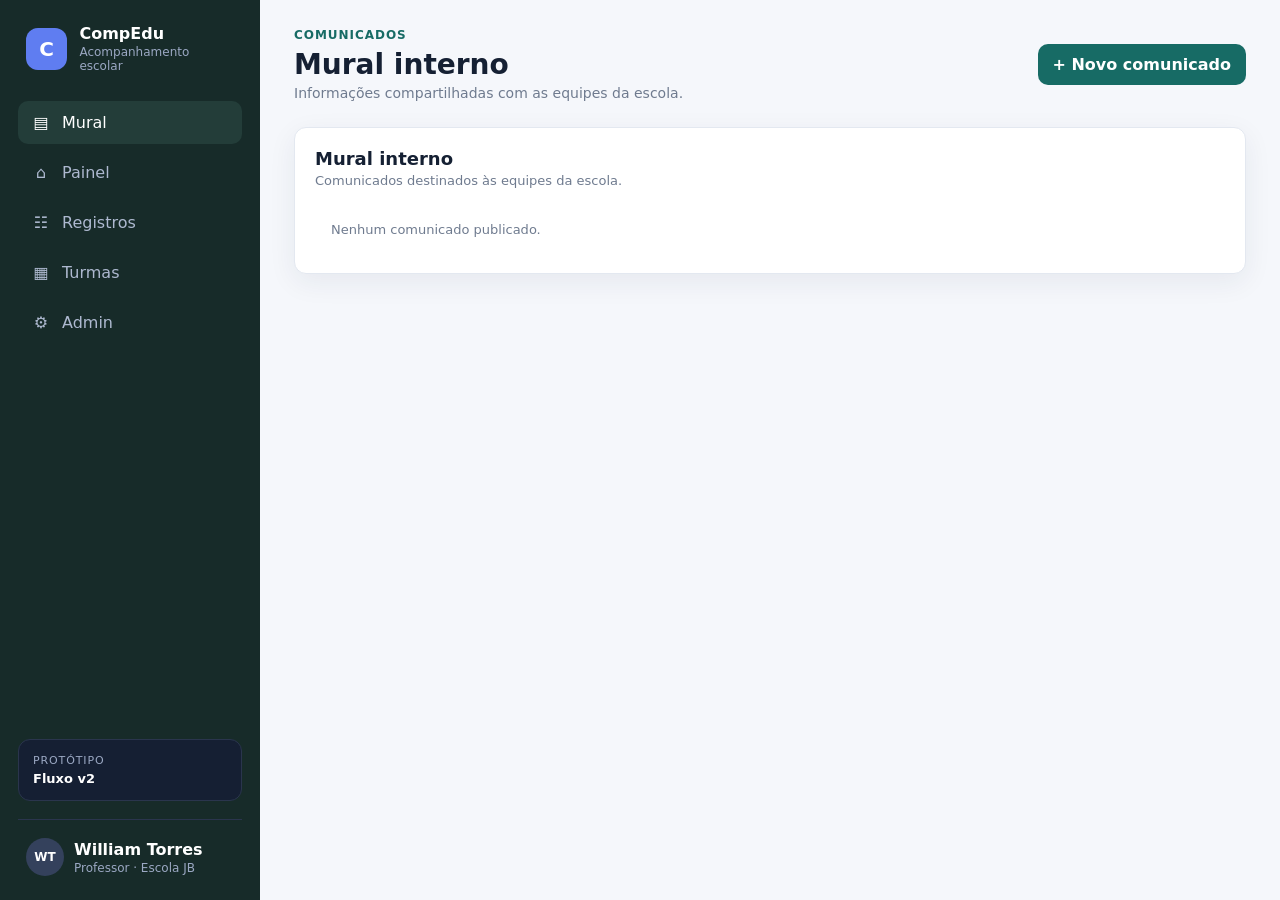
==== frontend/index.html @ fcde5654 "F0: reorganiza projeto (frontend/, docs/mockups), corrige carga do frontend, endurece configuracao e" ====
<!DOCTYPE html>
<html lang="pt-BR">
<head>
  <meta charset="UTF-8">
  <meta name="viewport" content="width=device-width, initial-scale=1.0">
  <title>CompEdu — Acompanhamento Pedagógico</title>
  <link rel="stylesheet" href="style.css">
</head>
<body>
  <div class="app">
    <aside class="sidebar">
      <div class="brand">
        <div class="brand-mark">C</div>
        <div>
          <strong>CompEdu</strong>
          <span>Acompanhamento escolar</span>
        </div>
      </div>

      <nav>
        <button class="nav-item active" data-view="comunicados">
          <span class="nav-icon">▤</span><span>Mural</span>
        </button>
        <button class="nav-item" data-view="inicio">
          <span class="nav-icon">⌂</span><span>Painel</span>
        </button>
        <button class="nav-item" data-view="registros">
          <span class="nav-icon">☷</span><span>Registros</span>
        </button>
        <button class="nav-item" data-view="turmas">
          <span class="nav-icon">▦</span><span>Turmas</span>
        </button>
      
        <button class="nav-item" data-view="administracao">
          <span class="nav-icon">⚙</span><span>Admin</span>
        </button>
      </nav>

      <div class="sidebar-note">
        <span>Protótipo</span>
        <strong>Fluxo v2</strong>
      </div>

      <div class="user">
        <div class="avatar">WT</div>
        <div>
          <strong>William Torres</strong>
          <span>Professor · Escola JB</span>
        </div>
      </div>
    </aside>

    <main class="content">
      <header class="topbar">
        <div>
          <div class="breadcrumb" id="breadcrumb">Comunicados</div>
          <h1 id="page-title">Mural interno</h1>
          <p id="page-description">Informações compartilhadas com as equipes da escola.</p>
        </div>
        <div class="topbar-actions">
          <button class="btn primary" id="new-announcement">+ Novo comunicado</button>
          <button class="btn primary hidden" id="new-record">+ Novo registro</button>
        </div>
      </header>

      <!-- INÍCIO -->
      <section class="view" id="inicio">
        <div class="overview-grid">
          <article class="panel overview-card">
            <div class="section-label">Visão geral</div>
            <div class="overview-stats">
              <div>
                <strong>128</strong>
                <span>alunos</span>
              </div>
              <div>
                <strong>6</strong>
                <span>turmas</span>
              </div>
              <div>
                <strong>37</strong>
                <span>registros no mês</span>
              </div>
            </div>
          </article>

          <article class="panel council-card">
            <div class="panel-title-row">
              <div>
                <div class="section-label">Próximo conselho de classe</div>
                <h2 id="council-date-label">12 de setembro de 2026</h2>
              </div>
              <div class="calendar-icon">▣</div>
            </div>
            <div class="council-actions">
              <input type="date" id="council-date" value="2026-09-12">
              <button class="btn secondary" id="save-council-date">Salvar data</button>
            </div>
          </article>
        </div>

        <div class="home-grid">
          <section class="panel">
            <div class="panel-head">
              <div>
                <h2>Registros recentes</h2>
                <p>Últimas observações adicionadas pelos professores.</p>
              </div>
              <button class="link-btn" data-go="registros">Ver todos</button>
            </div>
            <div class="timeline" id="recent-records"></div>
          </section>

          <section class="panel">
            <div class="panel-head">
              <div>
                <h2>Alunos para acompanhar</h2>
                <p>Alunos com maior recorrência de registros de atenção.</p>
              </div>
            </div>
            <div id="watch-students"></div>
          </section>
        </div>
      </section>

      <!-- TURMAS -->
      <section class="view" id="turmas">
        <div id="classes-home">
          <div class="section-intro">
            <h2>Turmas</h2>
            <p>Entre em uma turma para acessar seus alunos e gerar um relatório.</p>
          </div>
          <div class="class-grid" id="class-grid"></div>
        </div>

        <div id="class-detail" class="hidden">
          <button class="back-btn" id="back-to-classes">← Voltar para turmas</button>

          <div class="panel class-hero">
            <div>
              <div class="section-label">Turma selecionada</div>
              <h2 id="class-title">2º A</h2>
              <p id="class-subtitle">27 alunos · Ensino Médio</p>
            </div>
            <button class="btn primary" id="class-report">Gerar relatório da turma</button>
          </div>

          <section class="panel">
            <div class="panel-head">
              <div>
                <h2>Lista de alunos</h2>
                <p>Clique em um aluno para visualizar seus registros.</p>
              </div>
              <input class="search" id="class-student-search" placeholder="Buscar aluno...">
            </div>
            <div class="student-list" id="class-student-list"></div>
          </section>
        </div>

        <div id="student-detail" class="hidden">
          <button class="back-btn" id="back-to-class">← Voltar para a turma</button>

          <div class="panel student-hero">
            <div class="student-main">
              <div class="student-avatar" id="student-avatar">AS</div>
              <div>
                <div class="section-label">Aluno</div>
                <h2 id="student-name">Ana Souza</h2>
                <p id="student-class">2º A</p>
              </div>
            </div>
            <button class="btn secondary" id="student-new-record">+ Registrar observação</button>
          </div>

          <section class="panel">
            <div class="panel-head">
              <div>
                <h2>Registros do aluno</h2>
                <p>Histórico pedagógico organizado em ordem cronológica.</p>
              </div>
            </div>
            <div class="record-list" id="student-records"></div>
          </section>
        </div>
      </section>

      <!-- REGISTROS -->
      <section class="view" id="registros">
        <section class="panel">
          <div class="panel-head records-head">
            <div>
              <h2>Lista de registros</h2>
              <p>Use os filtros para encontrar rapidamente o que precisa.</p>
            </div>
          </div>

          <div class="filters">
            <label>
              <span>Ano / turma</span>
              <select id="filter-class">
                <option value="all">Todas as turmas</option>
              </select>
            </label>

            <label>
              <span>Tipo de registro</span>
              <select id="filter-type">
                <option value="all">Todos os tipos</option>
                <option value="Positivo">Positivo</option>
                <option value="Atenção">Atenção</option>
                <option value="Acompanhamento">Acompanhamento</option>
              </select>
            </label>

            <label>
              <span>Aluno</span>
              <select id="filter-student">
                <option value="all">Todos os alunos</option>
              </select>
            </label>

            <button class="clear-btn" id="clear-filters">Limpar filtros</button>
          </div>

          <div class="results-info">
            <strong id="result-count">0 registros</strong>
            <span id="active-filter-text">Mostrando todos</span>
          </div>

          <div class="record-list" id="all-records"></div>
        </section>
      </section>

      <!-- COMUNICADOS -->
      <section class="view active-view" id="comunicados">
        <section class="panel">
          <div class="panel-head">
            <div>
              <h2>Mural interno</h2>
              <p>Comunicados destinados às equipes da escola.</p>
            </div>
          </div>
          <div class="announcement-list" id="announcement-list"></div>
        </section>
      </section>

      <!-- ADMINISTRACAO -->
      <section class="view" id="administracao">
        <div class="section-intro">
          <h2>Cadastros da escola</h2>
          <p>Organize profissionais, turmas e estudantes em um só lugar.</p>
        </div>
        <div class="admin-tabs" role="tablist" aria-label="Cadastros da escola">
          <button class="admin-tab active" type="button" role="tab" aria-selected="true" data-admin-tab="professores">Professores</button>
          <button class="admin-tab" type="button" role="tab" aria-selected="false" data-admin-tab="turmas">Turmas</button>
          <button class="admin-tab" type="button" role="tab" aria-selected="false" data-admin-tab="alunos">Alunos</button>
          <button class="admin-tab" type="button" role="tab" aria-selected="false" data-admin-tab="equipe">Equipe pedagógica</button>
        </div>

        <section class="admin-panel active" role="tabpanel" id="admin-professores">
          <div class="admin-form-column">
            <h3>Novo professor</h3>
            <form id="teacher-form">
              <label><span>Nome completo</span><input id="teacher-name" required></label>
              <label><span>E-mail institucional</span><input id="teacher-email" type="email" required></label>
              <label><span>Turmas vinculadas</span><select id="teacher-classes" multiple size="4"></select></label>
              <button class="btn primary" type="submit">Cadastrar professor</button>
            </form>
          </div>
          <div class="admin-list-column"><h3>Professores cadastrados</h3><div id="teacher-list" class="admin-list"></div></div>
        </section>

        <section class="admin-panel hidden" role="tabpanel" id="admin-turmas">
          <div class="admin-form-column">
            <h3>Nova turma</h3>
            <form id="class-form">
              <label><span>Identificação da turma</span><input id="admin-class-name" required placeholder="Ex.: 4º A"></label>
              <label><span>Etapa de ensino</span><select id="admin-class-year"><option>Ensino Fundamental I</option><option>Ensino Fundamental II</option><option>Ensino Médio</option></select></label>
              <button class="btn primary" type="submit">Cadastrar turma</button>
            </form>
          </div>
          <div class="admin-list-column"><h3>Turmas cadastradas</h3><div id="admin-class-list" class="admin-list"></div></div>
        </section>

        <section class="admin-panel hidden" role="tabpanel" id="admin-alunos">
          <div class="admin-form-column">
            <h3>Novo aluno</h3>
            <form id="student-form">
              <label><span>Nome completo</span><input id="admin-student-name" required></label>
              <label><span>Turma</span><select id="admin-student-class" required></select></label>
              <button class="btn primary" type="submit">Cadastrar aluno</button>
            </form>
          </div>
          <div class="admin-list-column"><h3>Alunos cadastrados</h3><div id="admin-student-list" class="admin-list"></div></div>
        </section>

        <section class="admin-panel hidden" role="tabpanel" id="admin-equipe">
          <div class="admin-form-column">
            <h3>Novo membro da equipe</h3>
            <form id="team-form">
              <label><span>Nome completo</span><input id="team-name" required></label>
              <label><span>E-mail institucional</span><input id="team-email" type="email" required></label>
              <label><span>Área de atuação</span><select id="team-area"><option>Coordenação pedagógica</option><option>Secretaria</option><option>Psicopedagogia</option><option>Orientação educacional</option><option>Outro</option></select></label>
              <button class="btn primary" type="submit">Cadastrar membro</button>
            </form>
          </div>
          <div class="admin-list-column"><h3>Equipe pedagógica cadastrada</h3><div id="team-list" class="admin-list"></div></div>
        </section>
        <p class="admin-notice">Cadastros demonstrativos: os dados não são salvos e não alteram permissões de acesso.</p>
      </section>
    </main>
  </div>

  <!-- MODAL NOVO REGISTRO -->
  <div class="modal-layer hidden" id="record-modal">
    <div class="modal">
      <div class="modal-head">
        <div>
          <h2>Novo registro</h2>
          <p>Descreva um fato objetivo e relevante para o acompanhamento.</p>
        </div>
        <button class="close-btn" id="close-record-modal">×</button>
      </div>

      <form id="record-form">
        <label>
          <span>Aluno</span>
          <select id="record-student" required></select>
        </label>

        <label>
          <span>Tipo de registro</span>
          <select id="record-type" required>
            <option value="Positivo">Positivo</option>
            <option value="Atenção">Atenção</option>
            <option value="Acompanhamento">Acompanhamento</option>
          </select>
        </label>

        <label>
          <span>Nível de acesso</span>
          <select id="record-access-level" required>
            <option value="3">Nível 3 — padrão</option>
            <option value="1">Nível 1 — acesso mais alto</option>
            <option value="2">Nível 2</option>
            <option value="4">Nível 4</option>
            <option value="5">Nível 5</option>
          </select>
        </label>

        <label>
          <span>Observação</span>
          <textarea id="record-text" rows="5" required placeholder="Ex.: Participou ativamente da atividade e colaborou com o grupo."></textarea>
        </label>

        <div class="guidance">
          Registre fatos observáveis. Evite rótulos, julgamentos pessoais ou diagnósticos.
        </div>

        <div class="modal-actions">
          <button class="btn secondary" type="button" id="cancel-record">Cancelar</button>
          <button class="btn primary" type="submit">Salvar registro</button>
        </div>
      </form>
    </div>
  </div>

  <!-- MODAL NOVO COMUNICADO -->
  <div class="modal-layer hidden" id="announcement-modal">
    <div class="modal">
      <div class="modal-head">
        <div>
          <h2>Novo comunicado</h2>
          <p>O nível 1 tem maior acesso. Cada nível vê publicações do próprio nível e dos níveis numericamente maiores.</p>
        </div>
        <button class="close-btn" id="close-announcement-modal" aria-label="Fechar">×</button>
      </div>
      <form id="announcement-form">
        <label>
          <span>Título</span>
          <input id="announcement-title" required maxlength="90" placeholder="Ex.: Reunião de planejamento">
        </label>
        <label>
          <span>Nível de acesso</span>
          <select id="announcement-access-level" required>
            <option value="3">Nível 3 — padrão</option>
            <option value="1">Nível 1 — acesso mais alto</option>
            <option value="2">Nível 2</option>
            <option value="4">Nível 4</option>
            <option value="5">Nível 5</option>
          </select>
        </label>
        <label>
          <span>Mensagem</span>
          <textarea id="announcement-text" rows="4" required maxlength="800" placeholder="Escreva as informações principais."></textarea>
        </label>
        <label>
          <span>Anexos</span>
          <input id="announcement-files" type="file" multiple>
        </label>
        <div id="attachment-preview" class="attachment-preview" aria-live="polite"></div>
        <div class="modal-actions">
          <button class="btn secondary" type="button" id="cancel-announcement">Cancelar</button>
          <button class="btn primary" type="submit">Publicar comunicado</button>
        </div>
      </form>
    </div>
  </div>

  <!-- MODAL RELATÓRIO -->
  <div class="modal-layer hidden" id="report-modal">
    <div class="modal report-modal">
      <div class="modal-head">
        <div>
          <div class="section-label">Relatório demonstrativo</div>
          <h2 id="report-title">Relatório da turma</h2>
        </div>
        <button class="close-btn" id="close-report-modal">×</button>
      </div>
      <div id="report-content"></div>
      <div class="modal-actions">
        <button class="btn secondary" id="close-report-bottom">Fechar</button>
        <button class="btn primary" onclick="window.print()">Imprimir / salvar PDF</button>
      </div>
    </div>
  </div>

  <script src="api.js"></script>
  <script src="script.js"></script>
</body>
</html>
---- frontend/style.css ----
:root{
  --bg:#f5f7fb;
  --surface:#ffffff;
  --surface-soft:#f8f9fc;
  --text:#152033;
  --muted:#6f7b8f;
  --border:#e3e8f0;
  --primary:#176b65;
  --primary-dark:#11554f;
  --sidebar:#172b29;
  --sidebar-hover:#233d39;
  --good:#2d8a61;
  --good-bg:#eaf7ef;
  --warn:#c47d20;
  --warn-bg:#fff3df;
  --neutral:#176b65;
  --neutral-bg:#e8f4f1;
  --shadow:0 8px 28px rgba(31,42,68,.07);
  --radius:12px;
}
*{box-sizing:border-box}
body{
  margin:0;
  font-family:Inter,ui-sans-serif,system-ui,-apple-system,BlinkMacSystemFont,"Segoe UI",sans-serif;
  background:var(--bg);
  color:var(--text);
}
button,input,select,textarea{font:inherit}
button{cursor:pointer}
.app{min-height:100vh;display:grid;grid-template-columns:260px minmax(0,1fr)}
.sidebar{
  position:sticky;top:0;height:100vh;background:var(--sidebar);color:#fff;
  padding:24px 18px;display:flex;flex-direction:column;
}
.brand{display:flex;align-items:center;gap:12px;padding:0 8px 28px}
.brand-mark{
  width:42px;height:42px;border-radius:12px;display:grid;place-items:center;
  background:#5f7df1;font-weight:800;font-size:20px
}
.brand strong,.brand span{display:block}
.brand span{color:#9ba8c3;font-size:12px;margin-top:2px}
nav{display:grid;gap:7px}
.nav-item{
  width:100%;border:0;background:transparent;color:#aeb9d0;padding:12px 14px;
  border-radius:10px;display:flex;align-items:center;gap:12px;text-align:left
}
.nav-item:hover,.nav-item.active{background:var(--sidebar-hover);color:#fff}
.nav-icon{width:18px;text-align:center}
.sidebar-note{
  margin-top:auto;margin-bottom:18px;padding:14px;border:1px solid #2a354d;
  border-radius:12px;background:#151f33
}
.sidebar-note span,.sidebar-note strong{display:block}
.sidebar-note span{color:#9ba8c3;font-size:11px;text-transform:uppercase;letter-spacing:.08em}
.sidebar-note strong{margin-top:4px;font-size:13px}
.user{border-top:1px solid #2a354d;padding:18px 8px 0;display:flex;align-items:center;gap:10px}
.avatar{width:38px;height:38px;border-radius:50%;display:grid;place-items:center;background:#34415c;font-size:12px;font-weight:800}
.user strong,.user span{display:block}
.user span{color:#9ba8c3;font-size:12px;margin-top:2px}

.content{width:100%;max-width:1500px;padding:28px 34px 56px}
.topbar{display:flex;justify-content:space-between;gap:18px;align-items:center;margin-bottom:26px}
.breadcrumb{color:var(--primary);font-size:12px;font-weight:800;text-transform:uppercase;letter-spacing:.08em;margin-bottom:6px}
h1,h2,h3,p{margin-top:0}
h1{font-size:28px;margin-bottom:4px}
.topbar p{color:var(--muted);margin:0;font-size:14px}
.btn{border:0;border-radius:10px;padding:11px 15px;font-weight:800}
.primary{background:var(--primary);color:#fff}
.primary:hover{background:var(--primary-dark)}
.secondary{background:#eef1f6;color:var(--text)}
.secondary:hover{background:#e5e9f0}
.view{display:none}
.active-view{display:block}
.hidden{display:none!important}
.panel{
  background:var(--surface);border:1px solid var(--border);border-radius:var(--radius);
  box-shadow:var(--shadow);padding:20px
}
.section-label{font-size:11px;font-weight:800;color:var(--primary);text-transform:uppercase;letter-spacing:.08em;margin-bottom:8px}
.overview-grid{display:grid;grid-template-columns:1fr 1.15fr;gap:18px;margin-bottom:18px}
.overview-card{display:flex;flex-direction:column;justify-content:center}
.overview-stats{display:grid;grid-template-columns:repeat(3,1fr);gap:10px}
.overview-stats>div{padding:12px 14px;border-left:1px solid var(--border)}
.overview-stats>div:first-child{border-left:0;padding-left:0}
.overview-stats strong,.overview-stats span{display:block}
.overview-stats strong{font-size:26px}
.overview-stats span{color:var(--muted);font-size:12px;margin-top:4px}
.council-card{display:flex;flex-direction:column;justify-content:space-between}
.panel-title-row{display:flex;justify-content:space-between;gap:16px}
.council-card h2{margin-bottom:0}
.calendar-icon{width:42px;height:42px;border-radius:11px;background:var(--neutral-bg);color:var(--neutral);display:grid;place-items:center;font-weight:800}
.council-actions{display:flex;gap:8px;margin-top:16px}
.council-actions input{flex:1}
.home-grid{display:grid;grid-template-columns:1.55fr .95fr;gap:18px}
.panel-head{display:flex;align-items:flex-start;justify-content:space-between;gap:16px;margin-bottom:18px}
.panel-head h2{font-size:18px;margin-bottom:4px}
.panel-head p{margin:0;color:var(--muted);font-size:13px}
.link-btn,.back-btn,.clear-btn{
  border:0;background:transparent;color:var(--primary);font-weight:800
}
.back-btn{padding:0;margin-bottom:14px}
.timeline{display:grid}
.timeline-item{display:grid;grid-template-columns:10px minmax(0,1fr) auto;gap:12px;padding:14px 2px;border-bottom:1px solid var(--border)}
.timeline-item:last-child{border-bottom:0}
.dot{width:9px;height:9px;border-radius:50%;background:#7790e7;margin-top:6px}
.timeline-item strong{display:block;margin-bottom:5px}
.timeline-item p{margin:0;color:var(--muted);font-size:13px;line-height:1.45}
.timeline-item time{white-space:nowrap;color:var(--muted);font-size:12px}
.badge{display:inline-block;border-radius:999px;padding:4px 8px;font-size:10px;font-weight:800;margin-left:5px;vertical-align:1px}
.badge.good{background:var(--good-bg);color:var(--good)}
.badge.warn{background:var(--warn-bg);color:var(--warn)}
.badge.neutral{background:var(--neutral-bg);color:var(--neutral)}
.watch-item{display:grid;grid-template-columns:42px 1fr auto;gap:12px;align-items:center;padding:13px 0;border-bottom:1px solid var(--border)}
.watch-item:last-child{border-bottom:0}
.student-mini-avatar,.student-avatar{
  border-radius:11px;background:var(--neutral-bg);color:#4c64c0;display:grid;place-items:center;font-weight:800
}
.student-mini-avatar{width:42px;height:42px;font-size:12px}
.watch-item strong,.watch-item span{display:block}
.watch-item span{color:var(--muted);font-size:12px;margin-top:3px}
.record-count{font-size:12px;font-weight:800;color:var(--warn);background:var(--warn-bg);padding:6px 8px;border-radius:999px}

.section-intro{margin-bottom:18px}
.section-intro h2{margin-bottom:4px}
.section-intro p{color:var(--muted);font-size:14px;margin:0}
.class-grid{display:grid;grid-template-columns:repeat(3,minmax(0,1fr));gap:16px}
.class-card{
  background:var(--surface);border:1px solid var(--border);border-radius:var(--radius);
  box-shadow:var(--shadow);padding:20px;transition:.18s ease;cursor:pointer
}
.class-card:hover{transform:translateY(-2px);border-color:#c8d2ef}
.class-card-top{display:flex;justify-content:space-between;gap:12px}
.class-card h3{font-size:21px;margin-bottom:4px}
.class-card p{color:var(--muted);font-size:13px}
.class-arrow{color:var(--primary);font-weight:900}
.class-stats{display:grid;grid-template-columns:1fr 1fr;gap:8px;margin-top:18px;border-top:1px solid var(--border);padding-top:14px}
.class-stats strong,.class-stats span{display:block}
.class-stats strong{font-size:18px}
.class-stats span{font-size:11px;color:var(--muted);margin-top:2px}
.class-hero,.student-hero{display:flex;align-items:center;justify-content:space-between;gap:18px;margin-bottom:18px}
.class-hero h2,.student-hero h2{margin-bottom:4px}
.class-hero p,.student-hero p{color:var(--muted);margin:0;font-size:13px}
.search,input[type=date],select,textarea{
  border:1px solid var(--border);border-radius:10px;padding:10px 12px;background:#fff;color:var(--text);outline:none
}
.search:focus,input:focus,select:focus,textarea:focus{border-color:#8aa1ed;box-shadow:0 0 0 3px rgba(49,87,213,.09)}
.search{min-width:245px}
.student-list{display:grid}
.student-row{
  border-bottom:1px solid var(--border);padding:13px 4px;display:grid;
  grid-template-columns:42px minmax(0,1fr) auto auto;gap:12px;align-items:center;cursor:pointer
}
.student-row:hover{background:#fafbfe}
.student-row:last-child{border-bottom:0}
.student-row strong,.student-row span{display:block}
.student-row .meta{color:var(--muted);font-size:12px;margin-top:3px}
.student-row .records-pill{font-size:11px;color:var(--neutral);background:var(--neutral-bg);border-radius:999px;padding:6px 9px}
.student-row .row-arrow{color:var(--primary);font-weight:900}
.student-main{display:flex;align-items:center;gap:14px}
.student-avatar{width:52px;height:52px;font-size:14px}

.filters{display:grid;grid-template-columns:1fr 1fr 1fr auto;gap:12px;align-items:end;padding:14px;border-radius:12px;background:var(--surface-soft);border:1px solid var(--border);margin-bottom:14px}
.filters label,form label{display:grid;gap:6px}
.filters label span,form label span{font-size:12px;font-weight:800;color:#445068}
.clear-btn{padding:10px 6px}
.results-info{display:flex;gap:10px;align-items:center;margin:8px 2px 10px}
.results-info span{color:var(--muted);font-size:12px}
.record-list{display:grid;gap:10px}
.record-card{border:1px solid var(--border);border-radius:12px;padding:15px}
.record-card:hover{border-color:#cfd6e6}
.record-top{display:flex;justify-content:space-between;gap:12px;align-items:flex-start;margin-bottom:9px}
.record-card p{color:#526076;font-size:13px;line-height:1.5;margin:0}
.record-meta{color:var(--muted);font-size:11px;white-space:nowrap}
.record-student{font-weight:800}
.record-class{color:var(--muted);font-size:11px;margin-left:7px}
.record-access{margin-top:10px;padding-top:9px;border-top:1px solid var(--border);color:var(--muted);font-size:11px}

.announcement-list{display:grid;gap:12px}
.announcement-item{padding:17px;border:1px solid var(--border);border-radius:10px;background:#fff}
.announcement-top{display:flex;align-items:flex-start;justify-content:space-between;gap:16px;margin-bottom:9px}
.announcement-top h3{font-size:16px;margin:0 0 8px}
.announcement-top time{color:var(--muted);font-size:12px;white-space:nowrap}
.announcement-item p{color:#526076;font-size:13px;line-height:1.55;margin:0}
.access-level-badge{display:inline-block;padding:4px 8px;border-radius:999px;background:#e8f4f1;color:#176b65;font-size:10px;font-weight:800}
.announcement-author{margin-top:12px;color:var(--muted);font-size:11px}
.announcement-attachments{display:flex;flex-wrap:wrap;gap:8px;list-style:none;margin:14px 0 0;padding:0}
.announcement-attachments a{display:inline-block;padding:7px 10px;border:1px solid var(--border);border-radius:8px;color:var(--primary);font-size:12px;font-weight:700;text-decoration:none}
.announcement-attachments a:hover{background:var(--neutral-bg)}
.empty-state{margin:0;padding:16px;color:var(--muted);font-size:13px}
form input{width:100%;border:1px solid var(--border);border-radius:10px;padding:10px 12px;background:#fff;color:var(--text)}
.attachment-preview{color:var(--muted);font-size:12px;overflow-wrap:anywhere}
.topbar-actions{display:flex;gap:8px}
.admin-tabs{display:flex;gap:4px;overflow-x:auto;border-bottom:1px solid var(--border)}
.admin-tab{flex:0 0 auto;border:0;border-bottom:2px solid transparent;padding:11px 14px;background:transparent;color:var(--muted);font-weight:700}
.admin-tab.active{border-bottom-color:var(--primary);color:var(--primary)}
.admin-panel{display:grid;grid-template-columns:minmax(250px,.8fr) minmax(0,1.2fr);gap:28px;padding:22px 0;border-bottom:1px solid var(--border)}
.admin-panel h3{font-size:15px;margin-bottom:15px}
.admin-panel form .btn{justify-self:start}
.admin-panel select[multiple]{min-height:112px}
.admin-list{display:grid;gap:8px;max-height:430px;overflow:auto}
.admin-list-item{display:grid;gap:4px;padding:11px 13px;border:1px solid var(--border);border-radius:8px}
.admin-list-item strong{font-size:13px}
.admin-list-item span,.admin-list-item small{color:var(--muted);font-size:12px}
.admin-notice{margin:16px 0 0;color:var(--muted);font-size:12px}
.nav-item:focus-visible,.admin-tab:focus-visible,.btn:focus-visible,.link-btn:focus-visible,.back-btn:focus-visible,.clear-btn:focus-visible,.close-btn:focus-visible{outline:3px solid #91c8bd;outline-offset:2px}

.modal-layer{position:fixed;inset:0;background:rgba(14,23,42,.48);display:grid;place-items:center;padding:18px;z-index:30}
.modal{width:min(570px,100%);max-height:90vh;overflow:auto;background:#fff;border-radius:18px;box-shadow:0 24px 80px rgba(0,0,0,.25);padding:22px}
.report-modal{width:min(720px,100%)}
.modal-head{display:flex;justify-content:space-between;gap:16px;align-items:flex-start;margin-bottom:18px}
.modal-head h2{margin-bottom:4px}
.modal-head p{color:var(--muted);font-size:13px;margin:0}
.close-btn{width:36px;height:36px;border:0;border-radius:10px;background:#f0f2f6;font-size:22px}
form{display:grid;gap:14px}
textarea{width:100%;resize:vertical}
.guidance{font-size:12px;line-height:1.45;background:#f4f6fb;color:#5d6a80;padding:11px 12px;border-radius:10px}
.modal-actions{display:flex;justify-content:flex-end;gap:8px;margin-top:18px}
.report-block{padding:14px;border:1px solid var(--border);border-radius:12px;margin-bottom:10px}
.report-block h3{font-size:14px;margin-bottom:8px}
.report-block p{color:var(--muted);font-size:13px;line-height:1.5;margin:0}
.report-numbers{display:grid;grid-template-columns:repeat(3,1fr);gap:10px;margin-bottom:14px}
.report-stat{padding:14px;background:var(--surface-soft);border-radius:12px}
.report-stat strong,.report-stat span{display:block}
.report-stat strong{font-size:22px}
.report-stat span{color:var(--muted);font-size:11px;margin-top:3px}

@media(max-width:1050px){
  .overview-grid,.home-grid{grid-template-columns:1fr}
  .class-grid{grid-template-columns:repeat(2,1fr)}
  .filters{grid-template-columns:1fr 1fr}
}
@media(max-width:760px){
  .app{grid-template-columns:1fr}
  .sidebar{position:static;height:auto;padding:15px}
  .brand{padding-bottom:14px}
  nav{grid-template-columns:repeat(5,minmax(58px,1fr));gap:4px;overflow-x:auto}
  .nav-item{justify-content:center;flex-direction:column;gap:4px;padding:8px 4px;font-size:10px}
  .nav-icon{font-size:16px}
  .nav-item span:last-child{display:block}
  .sidebar-note,.user{display:none}
  .content{padding:20px 14px 40px}
  .topbar{align-items:flex-start}
  .class-grid{grid-template-columns:1fr}
  .panel-head,.class-hero,.student-hero{flex-direction:column;align-items:stretch}
  .topbar-actions{width:100%}
  .topbar-actions .btn{width:100%}
  .search{min-width:0;width:100%}
  .filters{grid-template-columns:1fr}
  .student-row{grid-template-columns:42px 1fr auto}
  .student-row .row-arrow{display:none}
  .announcement-top{flex-direction:column;gap:8px}
  .admin-panel{grid-template-columns:1fr;gap:20px}
}
@media(max-width:520px){
  .topbar{flex-direction:column}
  .overview-stats{grid-template-columns:1fr}
  .overview-stats>div{border-left:0;border-top:1px solid var(--border);padding:10px 0}
  .overview-stats>div:first-child{border-top:0}
  .council-actions{flex-direction:column}
  .timeline-item{grid-template-columns:10px 1fr}
  .timeline-item time{grid-column:2}
  .watch-item{grid-template-columns:42px 1fr}
  .record-count{grid-column:2;justify-self:start}
}
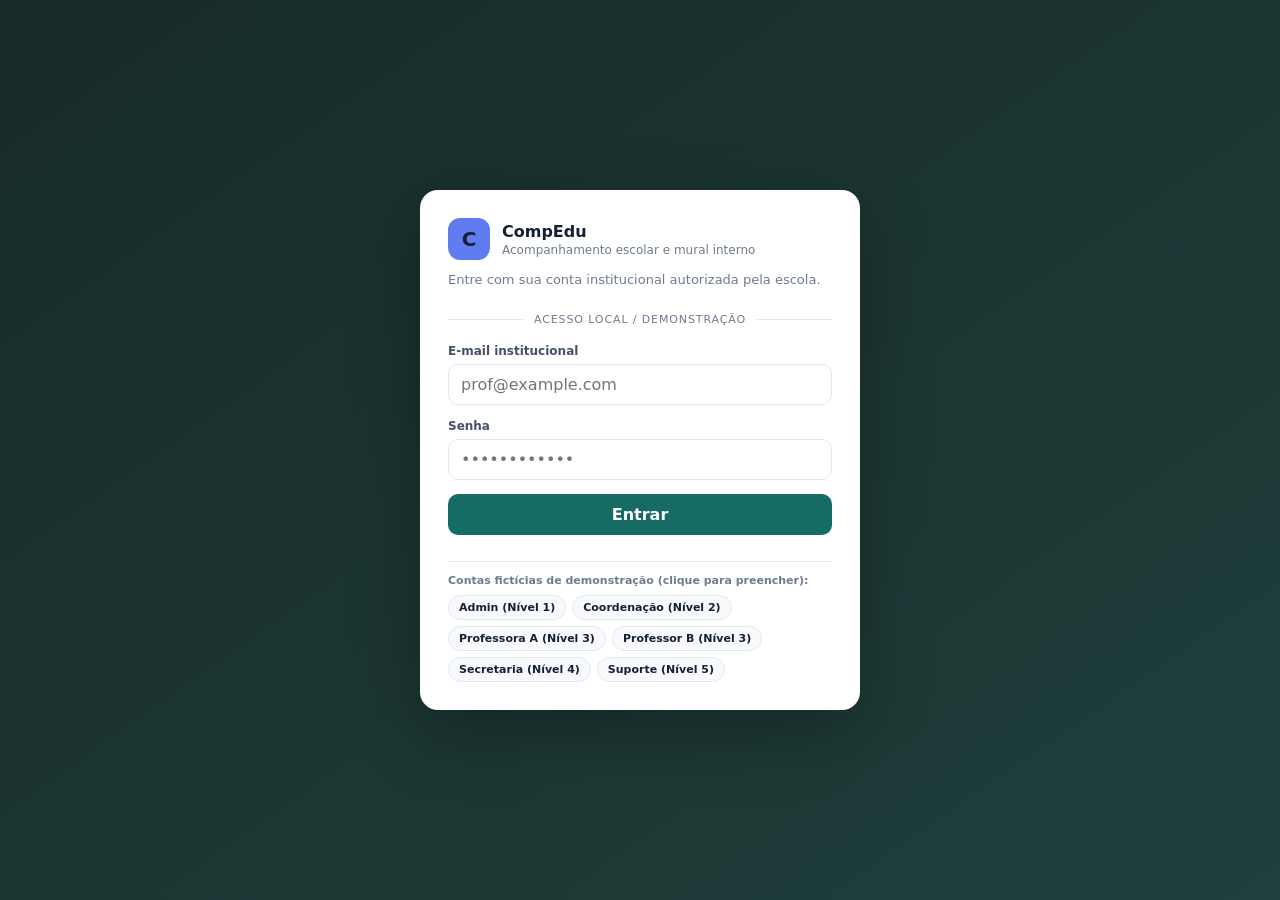
==== commit 16fa1ddb: "F5: integra frontend completo com login Google/local, perfil na sidebar, matriculas e RBAC" ====
--- a/frontend/index.html
+++ b/frontend/index.html
@@ -7,78 +7,145 @@
   <link rel="stylesheet" href="style.css">
 </head>
 <body>
-  <div class="app">
+  <!-- TELA DE LOGIN -->
+  <div class="login-screen" id="login-screen">
+    <div class="login-card">
+      <div class="brand login-brand">
+        <div class="brand-mark">C</div>
+        <div>
+          <strong>CompEdu</strong>
+          <span>Acompanhamento escolar e mural interno</span>
+        </div>
+      </div>
+
+      <p class="login-intro">Entre com sua conta institucional autorizada pela escola.</p>
+
+      <div id="login-error" class="alert-box error hidden" role="alert"></div>
+
+      <div id="google-login-section" class="google-login-section hidden">
+        <div id="google-button-container"></div>
+        <small id="google-domain-hint" class="muted-hint"></small>
+      </div>
+
+      <form id="dev-login-form" class="hidden">
+        <div class="divider-label" id="dev-login-divider"><span>Acesso local / demonstração</span></div>
+        <label>
+          <span>E-mail institucional</span>
+          <input id="login-email" type="email" required autocomplete="username" placeholder="prof@example.com">
+        </label>
+        <label>
+          <span>Senha</span>
+          <input id="login-password" type="password" required autocomplete="current-password" placeholder="••••••••••••">
+        </label>
+        <button class="btn primary full-width" type="submit" id="login-submit-btn">Entrar</button>
+
+        <div class="demo-accounts">
+          <span>Contas fictícias de demonstração (clique para preencher):</span>
+          <div class="demo-chips">
+            <button type="button" class="chip" data-demo-email="admin@example.com" data-demo-pw="DemoAdmin2026!">Admin (Nível 1)</button>
+            <button type="button" class="chip" data-demo-email="coord@example.com" data-demo-pw="DemoCoord2026!">Coordenação (Nível 2)</button>
+            <button type="button" class="chip" data-demo-email="prof@example.com" data-demo-pw="DemoProf2026!">Professora A (Nível 3)</button>
+            <button type="button" class="chip" data-demo-email="prof2@example.com" data-demo-pw="DemoProf2026!">Professor B (Nível 3)</button>
+            <button type="button" class="chip" data-demo-email="secretaria@example.com" data-demo-pw="DemoSecre2026!">Secretaria (Nível 4)</button>
+            <button type="button" class="chip" data-demo-email="suporte@example.com" data-demo-pw="DemoSuporte2026!">Suporte (Nível 5)</button>
+          </div>
+        </div>
+      </form>
+    </div>
+  </div>
+
+  <!-- APLICAÇÃO PRINCIPAL -->
+  <div class="app hidden" id="app-shell">
     <aside class="sidebar">
       <div class="brand">
         <div class="brand-mark">C</div>
         <div>
           <strong>CompEdu</strong>
-          <span>Acompanhamento escolar</span>
+          <span id="sidebar-year-label">Acompanhamento escolar</span>
         </div>
       </div>
 
       <nav>
-        <button class="nav-item active" data-view="comunicados">
+        <button class="nav-item active" data-view="comunicados" id="nav-comunicados">
           <span class="nav-icon">▤</span><span>Mural</span>
         </button>
-        <button class="nav-item" data-view="inicio">
+        <button class="nav-item" data-view="inicio" id="nav-inicio">
           <span class="nav-icon">⌂</span><span>Painel</span>
         </button>
-        <button class="nav-item" data-view="registros">
+        <button class="nav-item" data-view="registros" id="nav-registros">
           <span class="nav-icon">☷</span><span>Registros</span>
         </button>
-        <button class="nav-item" data-view="turmas">
+        <button class="nav-item" data-view="turmas" id="nav-turmas">
           <span class="nav-icon">▦</span><span>Turmas</span>
         </button>
-      
-        <button class="nav-item" data-view="administracao">
-          <span class="nav-icon">⚙</span><span>Admin</span>
+        <button class="nav-item" data-view="administracao" id="nav-administracao">
+          <span class="nav-icon">⚙</span><span>Cadastros</span>
+        </button>
+        <button class="nav-item hidden" data-view="auditoria" id="nav-auditoria">
+          <span class="nav-icon">⛨</span><span>Auditoria</span>
         </button>
       </nav>
 
-      <div class="sidebar-note">
-        <span>Protótipo</span>
-        <strong>Fluxo v2</strong>
-      </div>
-
-      <div class="user">
-        <div class="avatar">WT</div>
-        <div>
-          <strong>William Torres</strong>
-          <span>Professor · Escola JB</span>
-        </div>
+      <!-- Componente de perfil no rodapé da sidebar (sem tela separada de conta) -->
+      <div class="sidebar-profile" id="sidebar-profile">
+        <div class="profile-popover hidden" id="profile-popover">
+          <div class="profile-detail-block">
+            <span class="profile-label">E-mail</span>
+            <strong id="profile-email">—</strong>
+          </div>
+          <div class="profile-detail-block">
+            <span class="profile-label">Papel e nível de acesso</span>
+            <strong id="profile-role-level">—</strong>
+          </div>
+          <div class="profile-detail-block" id="profile-classes-block">
+            <span class="profile-label">Turmas vinculadas no ano ativo</span>
+            <strong id="profile-classes">—</strong>
+          </div>
+          <button class="btn secondary full-width" type="button" id="logout-btn">Sair da conta</button>
+        </div>
+
+        <button class="user-trigger" type="button" id="profile-toggle" aria-expanded="false">
+          <div class="avatar" id="user-avatar">--</div>
+          <div class="user-summary">
+            <strong id="user-name">Carregando...</strong>
+            <span id="user-role-badge">—</span>
+          </div>
+          <span class="profile-chevron">▴</span>
+        </button>
       </div>
     </aside>
 
     <main class="content">
       <header class="topbar">
         <div>
-          <div class="breadcrumb" id="breadcrumb">Comunicados</div>
+          <div class="breadcrumb" id="breadcrumb">Mural</div>
           <h1 id="page-title">Mural interno</h1>
           <p id="page-description">Informações compartilhadas com as equipes da escola.</p>
         </div>
         <div class="topbar-actions">
-          <button class="btn primary" id="new-announcement">+ Novo comunicado</button>
+          <button class="btn primary hidden" id="new-announcement">+ Novo comunicado</button>
           <button class="btn primary hidden" id="new-record">+ Novo registro</button>
         </div>
       </header>
 
-      <!-- INÍCIO -->
+      <div id="global-feedback" class="alert-box hidden" role="status"></div>
+
+      <!-- INÍCIO / PAINEL -->
       <section class="view" id="inicio">
         <div class="overview-grid">
           <article class="panel overview-card">
-            <div class="section-label">Visão geral</div>
+            <div class="section-label">Visão geral (<span id="overview-year-label">ano ativo</span>)</div>
             <div class="overview-stats">
               <div>
-                <strong>128</strong>
-                <span>alunos</span>
-              </div>
-              <div>
-                <strong>6</strong>
+                <strong id="stat-students">0</strong>
+                <span>alunos no seu escopo</span>
+              </div>
+              <div>
+                <strong id="stat-classes">0</strong>
                 <span>turmas</span>
               </div>
               <div>
-                <strong>37</strong>
+                <strong id="stat-records-month">0</strong>
                 <span>registros no mês</span>
               </div>
             </div>
@@ -88,23 +155,23 @@
             <div class="panel-title-row">
               <div>
                 <div class="section-label">Próximo conselho de classe</div>
-                <h2 id="council-date-label">12 de setembro de 2026</h2>
+                <h2 id="council-date-label">Data não definida</h2>
               </div>
               <div class="calendar-icon">▣</div>
             </div>
-            <div class="council-actions">
-              <input type="date" id="council-date" value="2026-09-12">
-              <button class="btn secondary" id="save-council-date">Salvar data</button>
+            <div class="council-actions hidden" id="council-actions">
+              <input type="date" id="council-date">
+              <button class="btn secondary" id="save-council-date" type="button">Salvar data</button>
             </div>
           </article>
         </div>
 
-        <div class="home-grid">
+        <div class="home-grid" id="home-pedagogical-grid">
           <section class="panel">
             <div class="panel-head">
               <div>
                 <h2>Registros recentes</h2>
-                <p>Últimas observações adicionadas pelos professores.</p>
+                <p>Últimas observações visíveis para o seu perfil e nível.</p>
               </div>
               <button class="link-btn" data-go="registros">Ver todos</button>
             </div>
@@ -115,7 +182,7 @@
             <div class="panel-head">
               <div>
                 <h2>Alunos para acompanhar</h2>
-                <p>Alunos com maior recorrência de registros de atenção.</p>
+                <p>Alunos com maior recorrência de registros de atenção no seu escopo.</p>
               </div>
             </div>
             <div id="watch-students"></div>
@@ -128,7 +195,7 @@
         <div id="classes-home">
           <div class="section-intro">
             <h2>Turmas</h2>
-            <p>Entre em uma turma para acessar seus alunos e gerar um relatório.</p>
+            <p>Entre em uma turma para acessar seus alunos, histórico e relatório consolidado.</p>
           </div>
           <div class="class-grid" id="class-grid"></div>
         </div>
@@ -139,19 +206,19 @@
           <div class="panel class-hero">
             <div>
               <div class="section-label">Turma selecionada</div>
-              <h2 id="class-title">2º A</h2>
-              <p id="class-subtitle">27 alunos · Ensino Médio</p>
-            </div>
-            <button class="btn primary" id="class-report">Gerar relatório da turma</button>
+              <h2 id="class-title">—</h2>
+              <p id="class-subtitle">—</p>
+            </div>
+            <button class="btn primary hidden" id="class-report">Gerar relatório da turma</button>
           </div>
 
           <section class="panel">
             <div class="panel-head">
               <div>
                 <h2>Lista de alunos</h2>
-                <p>Clique em um aluno para visualizar seus registros.</p>
-              </div>
-              <input class="search" id="class-student-search" placeholder="Buscar aluno...">
+                <p>Clique em um aluno para visualizar o histórico de matrículas e registros.</p>
+              </div>
+              <input class="search" id="class-student-search" placeholder="Buscar por nome ou identificador...">
             </div>
             <div class="student-list" id="class-student-list"></div>
           </section>
@@ -162,21 +229,34 @@
 
           <div class="panel student-hero">
             <div class="student-main">
-              <div class="student-avatar" id="student-avatar">AS</div>
-              <div>
-                <div class="section-label">Aluno</div>
-                <h2 id="student-name">Ana Souza</h2>
-                <p id="student-class">2º A</p>
-              </div>
-            </div>
-            <button class="btn secondary" id="student-new-record">+ Registrar observação</button>
-          </div>
-
-          <section class="panel">
+              <div class="student-avatar" id="student-avatar">--</div>
+              <div>
+                <div class="section-label">Aluno · <span id="student-identifier">—</span></div>
+                <h2 id="student-name">—</h2>
+                <p id="student-class">—</p>
+              </div>
+            </div>
+            <div class="topbar-actions">
+              <button class="btn secondary hidden" id="student-transfer-btn">Trocar de turma</button>
+              <button class="btn primary hidden" id="student-new-record">+ Registrar observação</button>
+            </div>
+          </div>
+
+          <section class="panel enrollment-history-panel">
             <div class="panel-head">
               <div>
-                <h2>Registros do aluno</h2>
-                <p>Histórico pedagógico organizado em ordem cronológica.</p>
+                <h2>Vínculos e matrículas por ano letivo</h2>
+                <p>Trocas de turma preservam os vínculos e registros históricos.</p>
+              </div>
+            </div>
+            <div id="student-enrollments" class="enrollment-badges"></div>
+          </section>
+
+          <section class="panel" id="student-records-panel">
+            <div class="panel-head">
+              <div>
+                <h2>Registros pedagógicos do aluno</h2>
+                <p>Histórico organizado em ordem cronológica (filtrado pelo seu nível e escopo).</p>
               </div>
             </div>
             <div class="record-list" id="student-records"></div>
@@ -190,7 +270,7 @@
           <div class="panel-head records-head">
             <div>
               <h2>Lista de registros</h2>
-              <p>Use os filtros para encontrar rapidamente o que precisa.</p>
+              <p>Use os filtros para encontrar rapidamente o que precisa dentro do seu escopo de acesso.</p>
             </div>
           </div>
 
@@ -206,9 +286,9 @@
               <span>Tipo de registro</span>
               <select id="filter-type">
                 <option value="all">Todos os tipos</option>
-                <option value="Positivo">Positivo</option>
-                <option value="Atenção">Atenção</option>
-                <option value="Acompanhamento">Acompanhamento</option>
+                <option value="positive">Positivo</option>
+                <option value="attention">Atenção</option>
+                <option value="follow_up">Acompanhamento / encaminhamento</option>
               </select>
             </label>
 
@@ -219,7 +299,7 @@
               </select>
             </label>
 
-            <button class="clear-btn" id="clear-filters">Limpar filtros</button>
+            <button class="clear-btn" id="clear-filters" type="button">Limpar filtros</button>
           </div>
 
           <div class="results-info">
@@ -237,93 +317,186 @@
           <div class="panel-head">
             <div>
               <h2>Mural interno</h2>
-              <p>Comunicados destinados às equipes da escola.</p>
+              <p>Comunicados destinados às equipes da escola (visíveis conforme o nível da sua conta).</p>
             </div>
           </div>
           <div class="announcement-list" id="announcement-list"></div>
         </section>
       </section>
 
-      <!-- ADMINISTRACAO -->
+      <!-- ADMINISTRAÇÃO / CADASTROS -->
       <section class="view" id="administracao">
         <div class="section-intro">
           <h2>Cadastros da escola</h2>
-          <p>Organize profissionais, turmas e estudantes em um só lugar.</p>
+          <p>Organize anos letivos, turmas, estudantes, matrículas e profissionais.</p>
         </div>
         <div class="admin-tabs" role="tablist" aria-label="Cadastros da escola">
-          <button class="admin-tab active" type="button" role="tab" aria-selected="true" data-admin-tab="professores">Professores</button>
-          <button class="admin-tab" type="button" role="tab" aria-selected="false" data-admin-tab="turmas">Turmas</button>
-          <button class="admin-tab" type="button" role="tab" aria-selected="false" data-admin-tab="alunos">Alunos</button>
-          <button class="admin-tab" type="button" role="tab" aria-selected="false" data-admin-tab="equipe">Equipe pedagógica</button>
-        </div>
-
-        <section class="admin-panel active" role="tabpanel" id="admin-professores">
+          <button class="admin-tab active" type="button" role="tab" aria-selected="true" data-admin-tab="alunos" id="tab-btn-alunos">Alunos e matrículas</button>
+          <button class="admin-tab" type="button" role="tab" aria-selected="false" data-admin-tab="profissionais" id="tab-btn-profissionais">Profissionais e vínculos</button>
+          <button class="admin-tab" type="button" role="tab" aria-selected="false" data-admin-tab="turmas" id="tab-btn-turmas">Turmas</button>
+          <button class="admin-tab" type="button" role="tab" aria-selected="false" data-admin-tab="anos" id="tab-btn-anos">Anos letivos</button>
+        </div>
+
+        <!-- ABA ALUNOS E MATRÍCULAS (admin + secretaria) -->
+        <section class="admin-panel" role="tabpanel" id="admin-alunos">
           <div class="admin-form-column">
-            <h3>Novo professor</h3>
-            <form id="teacher-form">
-              <label><span>Nome completo</span><input id="teacher-name" required></label>
-              <label><span>E-mail institucional</span><input id="teacher-email" type="email" required></label>
-              <label><span>Turmas vinculadas</span><select id="teacher-classes" multiple size="4"></select></label>
-              <button class="btn primary" type="submit">Cadastrar professor</button>
+            <h3>Adicionar ou transferir aluno em turma</h3>
+            <form id="student-form">
+              <label>
+                <span>Operação</span>
+                <select id="student-mode">
+                  <option value="new">Criar aluno novo e já vincular à turma</option>
+                  <option value="existing">Vincular ou trocar turma de aluno já cadastrado</option>
+                </select>
+              </label>
+
+              <div id="student-new-fields">
+                <label>
+                  <span>Nome completo do aluno</span>
+                  <input id="admin-student-name" placeholder="Ex.: Maria Oliveira">
+                </label>
+                <label>
+                  <span>Identificador escolar (matrícula / RA — distingue homônimos)</span>
+                  <input id="admin-student-identifier" placeholder="Ex.: 2026-0142">
+                </label>
+              </div>
+
+              <div id="student-existing-fields" class="hidden">
+                <label>
+                  <span>Aluno cadastrado</span>
+                  <select id="admin-existing-student"></select>
+                </label>
+              </div>
+
+              <label>
+                <span>Turma de destino (ano ativo)</span>
+                <select id="admin-student-class" required></select>
+              </label>
+              <button class="btn primary" type="submit">Salvar matrícula</button>
             </form>
           </div>
-          <div class="admin-list-column"><h3>Professores cadastrados</h3><div id="teacher-list" class="admin-list"></div></div>
+          <div class="admin-list-column">
+            <h3>Alunos cadastrados</h3>
+            <div id="admin-student-list" class="admin-list"></div>
+          </div>
         </section>
 
+        <!-- ABA PROFISSIONAIS (admin) -->
+        <section class="admin-panel hidden" role="tabpanel" id="admin-profissionais">
+          <div class="admin-form-column">
+            <h3>Novo profissional</h3>
+            <form id="user-form">
+              <label><span>Nome completo</span><input id="user-form-name" required></label>
+              <label><span>E-mail institucional (usado no login Google)</span><input id="user-form-email" type="email" required></label>
+              <label>
+                <span>Papel institucional</span>
+                <select id="user-form-role" required>
+                  <option value="teacher">Professor (padrão nível 3)</option>
+                  <option value="coordination">Coordenação / Equipe pedagógica (padrão nível 2)</option>
+                  <option value="secretary">Secretaria (padrão nível 4)</option>
+                  <option value="support">Suporte técnico (padrão nível 5)</option>
+                  <option value="admin">Administrador (padrão nível 1)</option>
+                </select>
+              </label>
+              <label>
+                <span>Nível de acesso (1 = mais alto, 5 = mais restrito)</span>
+                <select id="user-form-level" required>
+                  <option value="1">Nível 1 — acesso mais alto</option>
+                  <option value="2">Nível 2</option>
+                  <option value="3" selected>Nível 3 — padrão docente</option>
+                  <option value="4">Nível 4</option>
+                  <option value="5">Nível 5 — mais restrito</option>
+                </select>
+              </label>
+              <label>
+                <span>Turmas vinculadas no ano ativo (para professores)</span>
+                <select id="user-form-classes" multiple size="4"></select>
+              </label>
+              <label>
+                <span>Senha local opcional (mín. 12 caracteres; deixe em branco para usar só Google)</span>
+                <input id="user-form-password" type="password" minlength="12" placeholder="Opcional">
+              </label>
+              <button class="btn primary" type="submit">Cadastrar profissional</button>
+            </form>
+          </div>
+          <div class="admin-list-column">
+            <h3>Profissionais cadastrados</h3>
+            <div id="user-list" class="admin-list"></div>
+          </div>
+        </section>
+
+        <!-- ABA TURMAS (admin) -->
         <section class="admin-panel hidden" role="tabpanel" id="admin-turmas">
           <div class="admin-form-column">
-            <h3>Nova turma</h3>
+            <h3>Nova turma no ano ativo</h3>
             <form id="class-form">
-              <label><span>Identificação da turma</span><input id="admin-class-name" required placeholder="Ex.: 4º A"></label>
-              <label><span>Etapa de ensino</span><select id="admin-class-year"><option>Ensino Fundamental I</option><option>Ensino Fundamental II</option><option>Ensino Médio</option></select></label>
+              <label><span>Identificação da turma</span><input id="admin-class-name" required placeholder="Ex.: 2º C"></label>
+              <label>
+                <span>Etapa de ensino</span>
+                <select id="admin-class-year">
+                  <option>Ensino Fundamental I</option>
+                  <option>Ensino Fundamental II</option>
+                  <option selected>Ensino Médio</option>
+                </select>
+              </label>
               <button class="btn primary" type="submit">Cadastrar turma</button>
             </form>
           </div>
-          <div class="admin-list-column"><h3>Turmas cadastradas</h3><div id="admin-class-list" class="admin-list"></div></div>
+          <div class="admin-list-column">
+            <h3>Turmas do ano ativo</h3>
+            <div id="admin-class-list" class="admin-list"></div>
+          </div>
         </section>
 
-        <section class="admin-panel hidden" role="tabpanel" id="admin-alunos">
+        <!-- ABA ANOS LETIVOS (admin) -->
+        <section class="admin-panel hidden" role="tabpanel" id="admin-anos">
           <div class="admin-form-column">
-            <h3>Novo aluno</h3>
-            <form id="student-form">
-              <label><span>Nome completo</span><input id="admin-student-name" required></label>
-              <label><span>Turma</span><select id="admin-student-class" required></select></label>
-              <button class="btn primary" type="submit">Cadastrar aluno</button>
+            <h3>Novo ano letivo</h3>
+            <form id="year-form">
+              <label><span>Rótulo do ano letivo</span><input id="admin-year-label" required placeholder="Ex.: 2027"></label>
+              <label class="checkbox-label">
+                <input type="checkbox" id="admin-year-active">
+                <span>Definir imediatamente como ano letivo ativo</span>
+              </label>
+              <button class="btn primary" type="submit">Criar ano letivo</button>
             </form>
           </div>
-          <div class="admin-list-column"><h3>Alunos cadastrados</h3><div id="admin-student-list" class="admin-list"></div></div>
+          <div class="admin-list-column">
+            <h3>Anos letivos</h3>
+            <div id="admin-year-list" class="admin-list"></div>
+          </div>
         </section>
-
-        <section class="admin-panel hidden" role="tabpanel" id="admin-equipe">
-          <div class="admin-form-column">
-            <h3>Novo membro da equipe</h3>
-            <form id="team-form">
-              <label><span>Nome completo</span><input id="team-name" required></label>
-              <label><span>E-mail institucional</span><input id="team-email" type="email" required></label>
-              <label><span>Área de atuação</span><select id="team-area"><option>Coordenação pedagógica</option><option>Secretaria</option><option>Psicopedagogia</option><option>Orientação educacional</option><option>Outro</option></select></label>
-              <button class="btn primary" type="submit">Cadastrar membro</button>
-            </form>
-          </div>
-          <div class="admin-list-column"><h3>Equipe pedagógica cadastrada</h3><div id="team-list" class="admin-list"></div></div>
+      </section>
+
+      <!-- AUDITORIA (admin + suporte) -->
+      <section class="view" id="auditoria">
+        <section class="panel">
+          <div class="panel-head">
+            <div>
+              <h2>Trilha de auditoria técnica</h2>
+              <p>Histórico de operações realizadas no sistema (sem expor conteúdo pedagógico sensível).</p>
+            </div>
+          </div>
+          <div id="audit-list" class="admin-list"></div>
         </section>
-        <p class="admin-notice">Cadastros demonstrativos: os dados não são salvos e não alteram permissões de acesso.</p>
       </section>
     </main>
   </div>
 
-  <!-- MODAL NOVO REGISTRO -->
+  <!-- MODAL NOVO / EDITAR REGISTRO -->
   <div class="modal-layer hidden" id="record-modal">
     <div class="modal">
       <div class="modal-head">
         <div>
-          <h2>Novo registro</h2>
+          <h2 id="record-modal-title">Novo registro</h2>
           <p>Descreva um fato objetivo e relevante para o acompanhamento.</p>
         </div>
-        <button class="close-btn" id="close-record-modal">×</button>
+        <button class="close-btn" id="close-record-modal" type="button">×</button>
       </div>
 
       <form id="record-form">
-        <label>
+        <input type="hidden" id="record-edit-id">
+        <label id="record-student-field">
           <span>Aluno</span>
           <select id="record-student" required></select>
         </label>
@@ -331,21 +504,15 @@
         <label>
           <span>Tipo de registro</span>
           <select id="record-type" required>
-            <option value="Positivo">Positivo</option>
-            <option value="Atenção">Atenção</option>
-            <option value="Acompanhamento">Acompanhamento</option>
+            <option value="positive">Positivo</option>
+            <option value="attention">Atenção</option>
+            <option value="follow_up">Acompanhamento / encaminhamento</option>
           </select>
         </label>
 
         <label>
           <span>Nível de acesso</span>
-          <select id="record-access-level" required>
-            <option value="3">Nível 3 — padrão</option>
-            <option value="1">Nível 1 — acesso mais alto</option>
-            <option value="2">Nível 2</option>
-            <option value="4">Nível 4</option>
-            <option value="5">Nível 5</option>
-          </select>
+          <select id="record-access-level" required></select>
         </label>
 
         <label>
@@ -365,40 +532,30 @@
     </div>
   </div>
 
-  <!-- MODAL NOVO COMUNICADO -->
+  <!-- MODAL NOVO / EDITAR COMUNICADO -->
   <div class="modal-layer hidden" id="announcement-modal">
     <div class="modal">
       <div class="modal-head">
         <div>
-          <h2>Novo comunicado</h2>
-          <p>O nível 1 tem maior acesso. Cada nível vê publicações do próprio nível e dos níveis numericamente maiores.</p>
-        </div>
-        <button class="close-btn" id="close-announcement-modal" aria-label="Fechar">×</button>
+          <h2 id="announcement-modal-title">Novo comunicado</h2>
+          <p>O nível 1 é o mais alto. Você pode publicar no seu próprio nível ou em níveis mais amplos.</p>
+        </div>
+        <button class="close-btn" id="close-announcement-modal" type="button" aria-label="Fechar">×</button>
       </div>
       <form id="announcement-form">
+        <input type="hidden" id="announcement-edit-id">
         <label>
           <span>Título</span>
-          <input id="announcement-title" required maxlength="90" placeholder="Ex.: Reunião de planejamento">
+          <input id="announcement-title" required maxlength="180" placeholder="Ex.: Reunião de planejamento">
         </label>
         <label>
           <span>Nível de acesso</span>
-          <select id="announcement-access-level" required>
-            <option value="3">Nível 3 — padrão</option>
-            <option value="1">Nível 1 — acesso mais alto</option>
-            <option value="2">Nível 2</option>
-            <option value="4">Nível 4</option>
-            <option value="5">Nível 5</option>
-          </select>
+          <select id="announcement-access-level" required></select>
         </label>
         <label>
           <span>Mensagem</span>
-          <textarea id="announcement-text" rows="4" required maxlength="800" placeholder="Escreva as informações principais."></textarea>
-        </label>
-        <label>
-          <span>Anexos</span>
-          <input id="announcement-files" type="file" multiple>
-        </label>
-        <div id="attachment-preview" class="attachment-preview" aria-live="polite"></div>
+          <textarea id="announcement-text" rows="5" required maxlength="10000" placeholder="Escreva as informações principais."></textarea>
+        </label>
         <div class="modal-actions">
           <button class="btn secondary" type="button" id="cancel-announcement">Cancelar</button>
           <button class="btn primary" type="submit">Publicar comunicado</button>
@@ -407,21 +564,45 @@
     </div>
   </div>
 
-  <!-- MODAL RELATÓRIO -->
+  <!-- MODAL RELATÓRIO DA TURMA -->
   <div class="modal-layer hidden" id="report-modal">
     <div class="modal report-modal">
       <div class="modal-head">
         <div>
-          <div class="section-label">Relatório demonstrativo</div>
+          <div class="section-label">Relatório consolidado</div>
           <h2 id="report-title">Relatório da turma</h2>
         </div>
-        <button class="close-btn" id="close-report-modal">×</button>
+        <button class="close-btn" id="close-report-modal" type="button">×</button>
       </div>
       <div id="report-content"></div>
       <div class="modal-actions">
-        <button class="btn secondary" id="close-report-bottom">Fechar</button>
-        <button class="btn primary" onclick="window.print()">Imprimir / salvar PDF</button>
-      </div>
+        <button class="btn secondary" id="close-report-bottom" type="button">Fechar</button>
+        <button class="btn primary" type="button" onclick="window.print()">Imprimir / salvar PDF</button>
+      </div>
+    </div>
+  </div>
+
+  <!-- MODAL VÍNCULOS DO PROFISSIONAL -->
+  <div class="modal-layer hidden" id="assign-modal">
+    <div class="modal">
+      <div class="modal-head">
+        <div>
+          <h2 id="assign-modal-title">Turmas vinculadas</h2>
+          <p>Selecione as turmas do ano letivo ativo atribuídas a este profissional.</p>
+        </div>
+        <button class="close-btn" id="close-assign-modal" type="button">×</button>
+      </div>
+      <form id="assign-form">
+        <input type="hidden" id="assign-user-id">
+        <label>
+          <span>Turmas do ano ativo</span>
+          <select id="assign-classes-select" multiple size="6"></select>
+        </label>
+        <div class="modal-actions">
+          <button class="btn secondary" type="button" id="cancel-assign">Cancelar</button>
+          <button class="btn primary" type="submit">Salvar vínculos</button>
+        </div>
+      </form>
     </div>
   </div>
 
--- a/frontend/style.css
+++ b/frontend/style.css
@@ -224,6 +224,52 @@
 .report-stat strong{font-size:22px}
 .report-stat span{color:var(--muted);font-size:11px;margin-top:3px}
 
+/* Login, perfil na sidebar, alertas e histórico de matrículas */
+.login-screen{min-height:100vh;display:grid;place-items:center;padding:24px;background:linear-gradient(145deg,#172b29 0%,#1f3f3c 100%)}
+.login-card{width:min(440px,100%);background:#fff;border-radius:18px;padding:28px;box-shadow:0 24px 70px rgba(0,0,0,.28)}
+.login-brand{padding:0 0 12px}
+.login-brand span{color:var(--muted)}
+.login-intro{color:var(--muted);font-size:13px;margin-bottom:18px}
+.full-width{width:100%}
+.google-login-section{display:grid;justify-items:center;gap:8px;margin-bottom:16px}
+.muted-hint{color:var(--muted);font-size:12px}
+.divider-label{display:flex;align-items:center;gap:10px;color:var(--muted);font-size:11px;text-transform:uppercase;letter-spacing:.08em;margin:8px 0 4px}
+.divider-label::before,.divider-label::after{content:"";flex:1;height:1px;background:var(--border)}
+.demo-accounts{margin-top:12px;padding-top:12px;border-top:1px solid var(--border);display:grid;gap:8px}
+.demo-accounts>span{font-size:11px;color:var(--muted);font-weight:700}
+.demo-chips{display:flex;flex-wrap:wrap;gap:6px}
+.chip{border:1px solid var(--border);background:var(--surface-soft);color:var(--text);border-radius:999px;padding:5px 10px;font-size:11px;font-weight:700}
+.chip:hover{border-color:var(--primary);color:var(--primary)}
+
+.alert-box{padding:12px 14px;border-radius:10px;margin-bottom:16px;font-size:13px;font-weight:700;background:var(--good-bg);color:var(--good);border:1px solid #bfe5ce}
+.alert-box.error{background:#fdecec;color:#a82424;border-color:#f5c2c2}
+
+.sidebar-profile{margin-top:auto;position:relative;padding-top:14px;border-top:1px solid #2a3d3b}
+.user-trigger{width:100%;border:0;background:transparent;color:#fff;padding:10px 8px;border-radius:10px;display:flex;align-items:center;gap:10px;text-align:left}
+.user-trigger:hover{background:var(--sidebar-hover)}
+.user-summary{flex:1;min-width:0}
+.user-summary strong,.user-summary span{display:block;overflow:hidden;text-overflow:ellipsis;white-space:nowrap}
+.user-summary span{color:#9ba8c3;font-size:12px;margin-top:2px}
+.profile-chevron{color:#9ba8c3;font-size:12px}
+.profile-popover{position:absolute;bottom:calc(100% + 10px);left:0;right:0;background:#1e3533;border:1px solid #325450;border-radius:12px;padding:14px;display:grid;gap:10px;box-shadow:0 16px 40px rgba(0,0,0,.35);z-index:20}
+.profile-detail-block{display:grid;gap:2px}
+.profile-label{color:#9ba8c3;font-size:10px;text-transform:uppercase;letter-spacing:.08em}
+.profile-detail-block strong{font-size:12px;color:#fff;overflow-wrap:anywhere}
+
+.record-footer{display:flex;justify-content:space-between;align-items:center;gap:12px;margin-top:10px;padding-top:9px;border-top:1px solid var(--border)}
+.record-footer .record-access,.record-footer .announcement-author{margin:0;padding:0;border:0}
+.card-inline-actions{display:flex;gap:10px;align-items:center}
+.danger-text{color:#b42318}
+.admin-item-row{display:flex;justify-content:space-between;align-items:center;gap:12px}
+.checkbox-label{display:flex!important;align-items:center;gap:8px}
+.checkbox-label input{width:auto}
+.enrollment-history-panel{margin-bottom:18px}
+.enrollment-badges{display:flex;flex-wrap:wrap;gap:10px}
+.enrollment-chip{padding:10px 12px;border:1px solid var(--border);border-radius:10px;background:var(--surface-soft);display:grid;gap:3px}
+.enrollment-chip.active{border-color:var(--primary);background:var(--neutral-bg)}
+.enrollment-chip strong{font-size:13px}
+.enrollment-chip span{font-size:11px;color:var(--muted)}
+
 @media(max-width:1050px){
   .overview-grid,.home-grid{grid-template-columns:1fr}
   .class-grid{grid-template-columns:repeat(2,1fr)}
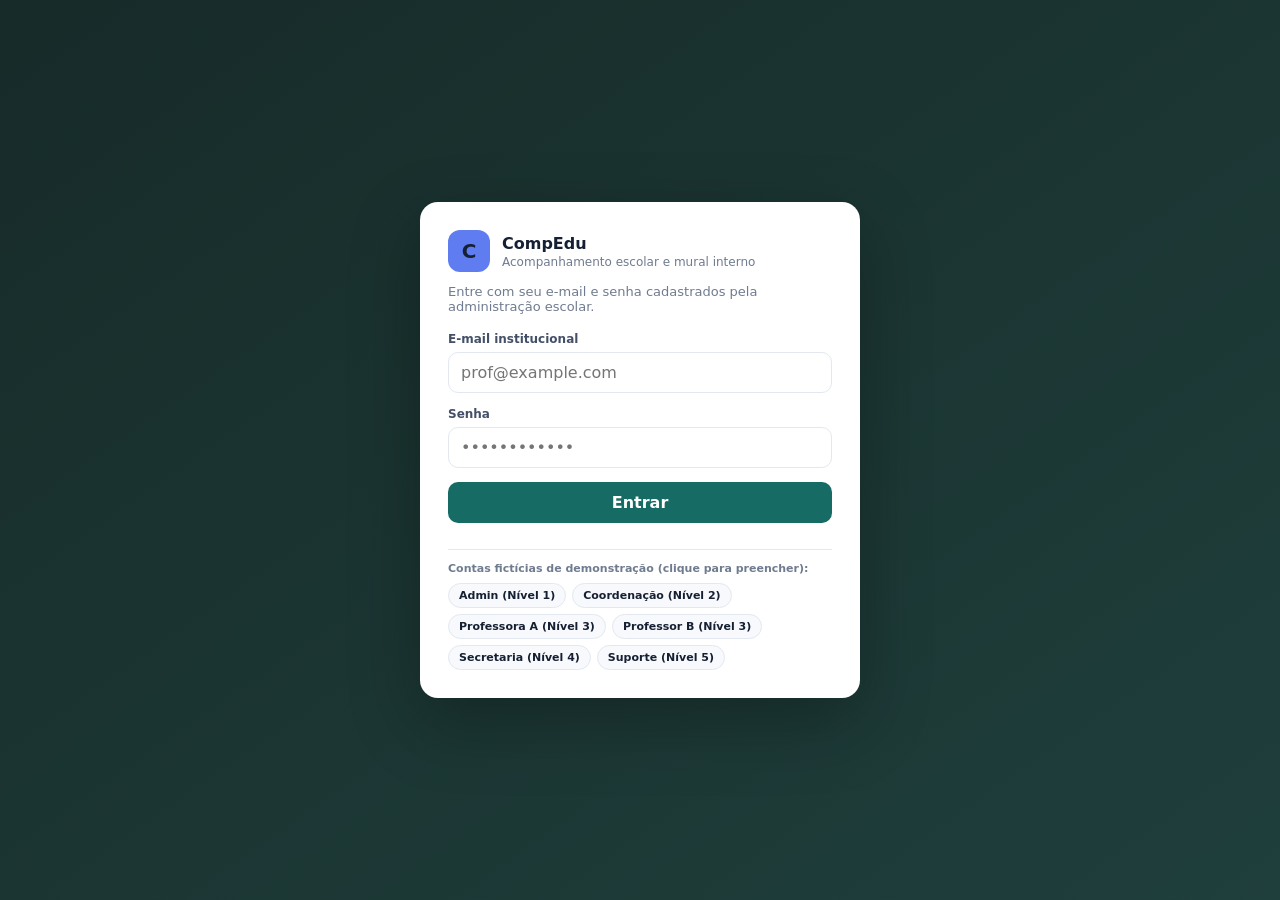
==== commit 00eb97aa: "Remove OAuth Google, libera publicacao no mural por nivel (P>=U) para todos os perfis e adiciona wor" ====
--- a/frontend/index.html
+++ b/frontend/index.html
@@ -18,17 +18,11 @@
         </div>
       </div>
 
-      <p class="login-intro">Entre com sua conta institucional autorizada pela escola.</p>
+      <p class="login-intro">Entre com seu e-mail e senha cadastrados pela administração escolar.</p>
 
       <div id="login-error" class="alert-box error hidden" role="alert"></div>
 
-      <div id="google-login-section" class="google-login-section hidden">
-        <div id="google-button-container"></div>
-        <small id="google-domain-hint" class="muted-hint"></small>
-      </div>
-
-      <form id="dev-login-form" class="hidden">
-        <div class="divider-label" id="dev-login-divider"><span>Acesso local / demonstração</span></div>
+      <form id="dev-login-form">
         <label>
           <span>E-mail institucional</span>
           <input id="login-email" type="email" required autocomplete="username" placeholder="prof@example.com">
@@ -387,7 +381,7 @@
             <h3>Novo profissional</h3>
             <form id="user-form">
               <label><span>Nome completo</span><input id="user-form-name" required></label>
-              <label><span>E-mail institucional (usado no login Google)</span><input id="user-form-email" type="email" required></label>
+              <label><span>E-mail institucional</span><input id="user-form-email" type="email" required></label>
               <label>
                 <span>Papel institucional</span>
                 <select id="user-form-role" required>
@@ -413,8 +407,8 @@
                 <select id="user-form-classes" multiple size="4"></select>
               </label>
               <label>
-                <span>Senha local opcional (mín. 12 caracteres; deixe em branco para usar só Google)</span>
-                <input id="user-form-password" type="password" minlength="12" placeholder="Opcional">
+                <span>Senha inicial (mín. 12 caracteres)</span>
+                <input id="user-form-password" type="password" minlength="12" required placeholder="Mínimo 12 caracteres">
               </label>
               <button class="btn primary" type="submit">Cadastrar profissional</button>
             </form>
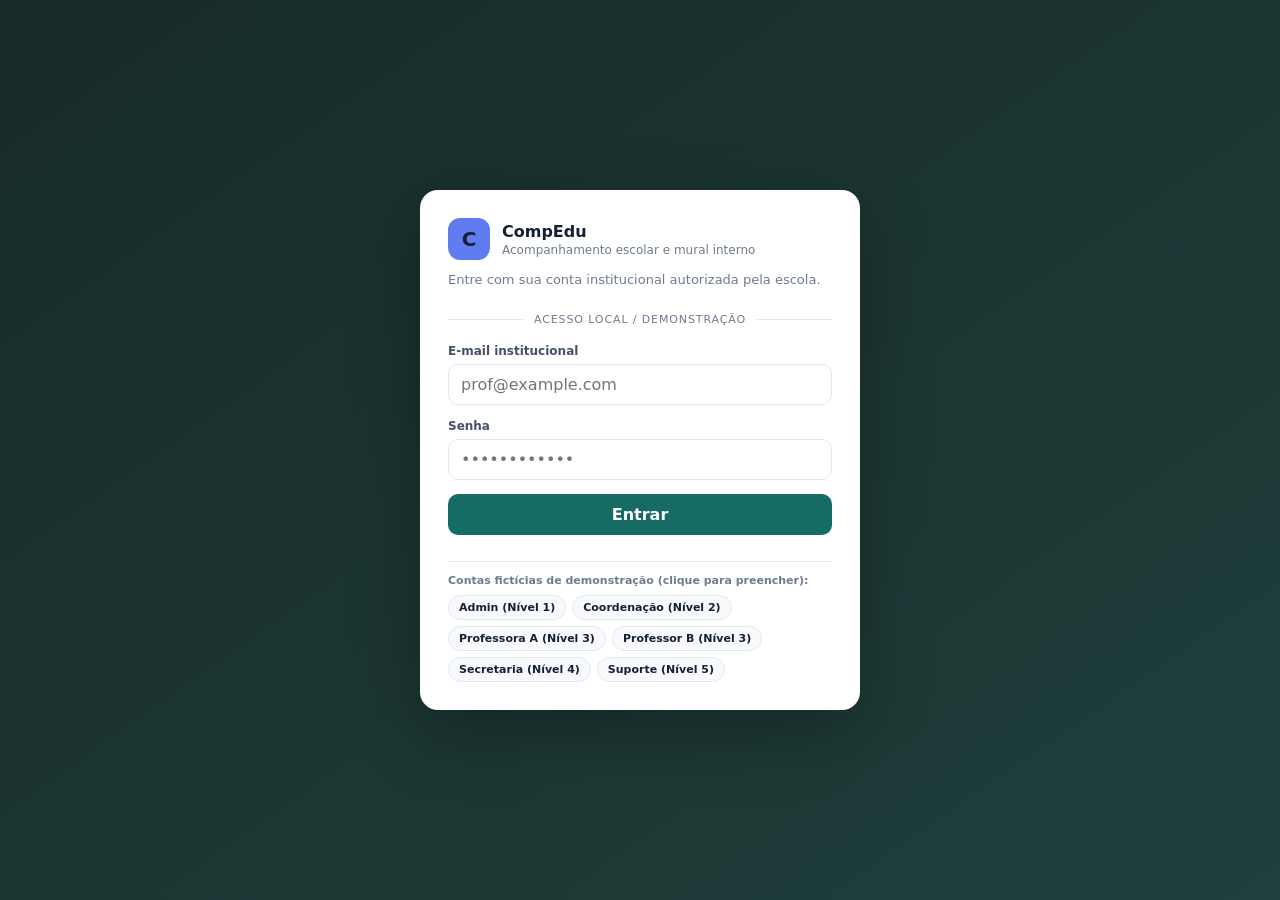
==== commit a3790733: "Restaura autenticacao Google OAuth2 mantendo publicacao no mural aberta a todos os perfis por nivel" ====
--- a/frontend/index.html
+++ b/frontend/index.html
@@ -18,11 +18,17 @@
         </div>
       </div>
 
-      <p class="login-intro">Entre com seu e-mail e senha cadastrados pela administração escolar.</p>
+      <p class="login-intro">Entre com sua conta institucional autorizada pela escola.</p>
 
       <div id="login-error" class="alert-box error hidden" role="alert"></div>
 
-      <form id="dev-login-form">
+      <div id="google-login-section" class="google-login-section hidden">
+        <div id="google-button-container"></div>
+        <small id="google-domain-hint" class="muted-hint"></small>
+      </div>
+
+      <form id="dev-login-form" class="hidden">
+        <div class="divider-label" id="dev-login-divider"><span>Acesso local / demonstração</span></div>
         <label>
           <span>E-mail institucional</span>
           <input id="login-email" type="email" required autocomplete="username" placeholder="prof@example.com">
@@ -381,7 +387,7 @@
             <h3>Novo profissional</h3>
             <form id="user-form">
               <label><span>Nome completo</span><input id="user-form-name" required></label>
-              <label><span>E-mail institucional</span><input id="user-form-email" type="email" required></label>
+              <label><span>E-mail institucional (usado no login Google)</span><input id="user-form-email" type="email" required></label>
               <label>
                 <span>Papel institucional</span>
                 <select id="user-form-role" required>
@@ -407,8 +413,8 @@
                 <select id="user-form-classes" multiple size="4"></select>
               </label>
               <label>
-                <span>Senha inicial (mín. 12 caracteres)</span>
-                <input id="user-form-password" type="password" minlength="12" required placeholder="Mínimo 12 caracteres">
+                <span>Senha local opcional (mín. 12 caracteres; deixe em branco para usar só Google)</span>
+                <input id="user-form-password" type="password" minlength="12" placeholder="Opcional">
               </label>
               <button class="btn primary" type="submit">Cadastrar profissional</button>
             </form>
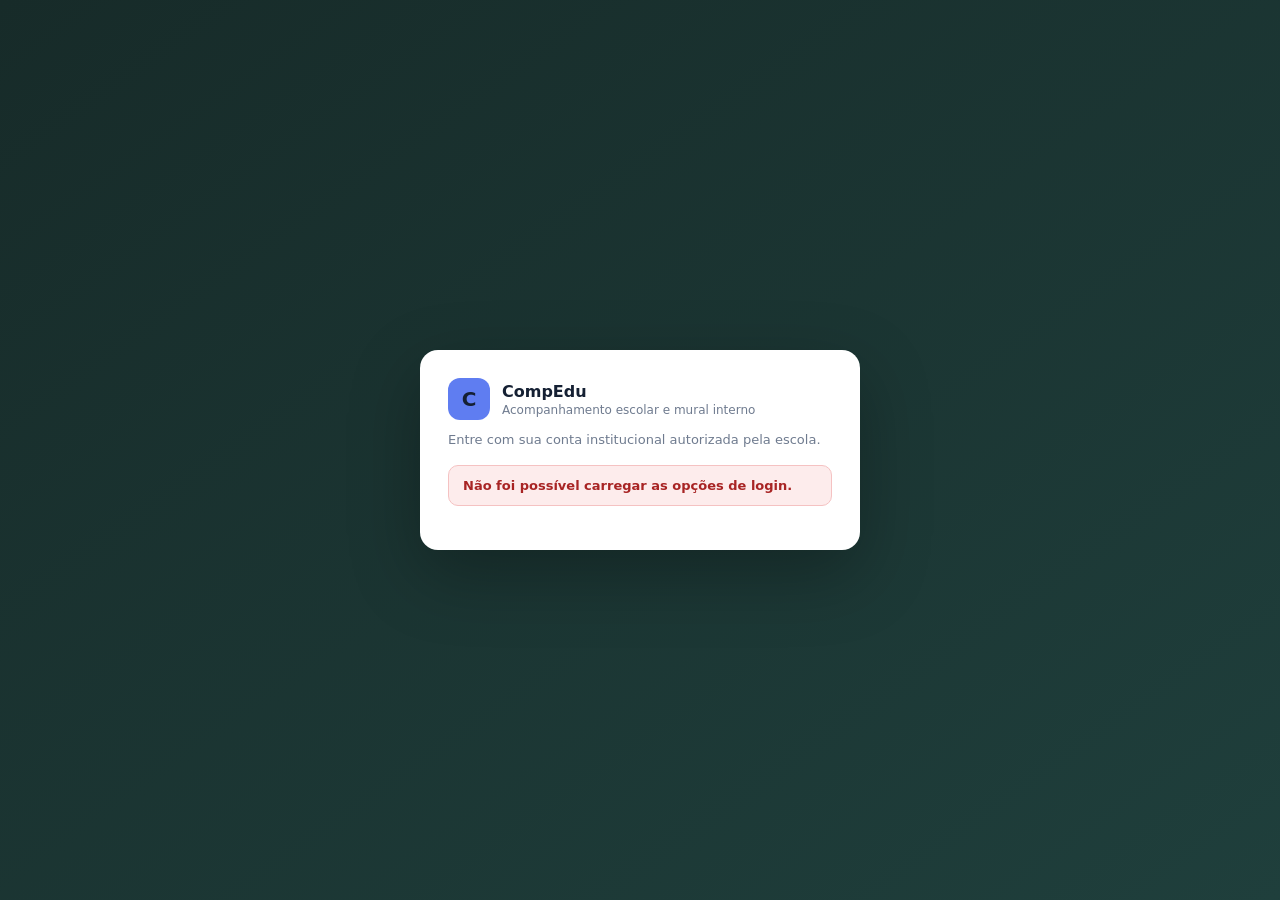
==== commit 89195ffd: "Implement student import feature with CSV and XLSX support; add preview and confirmation endpoints" ====
--- a/frontend/index.html
+++ b/frontend/index.html
@@ -379,6 +379,31 @@
             <h3>Alunos cadastrados</h3>
             <div id="admin-student-list" class="admin-list"></div>
           </div>
+          <section class="admin-import panel">
+            <div>
+              <h3>Importar lista de alunos</h3>
+              <p class="admin-notice">Envie CSV, XLS ou XLSX. A primeira aba será lida; usamos a coluna com cabeçalho Nome/Aluno ou, sem cabeçalho, a primeira coluna. Notas, presenças e observações são ignoradas. Novos alunos recebem identificadores automáticos. Até 60 linhas por arquivo.</p>
+            </div>
+            <form id="student-import-form">
+              <label>
+                <span>Arquivo da lista</span>
+                <input id="student-import-file" type="file" accept=".csv,.xls,.xlsx" required>
+              </label>
+              <label>
+                <span>Turma de destino (ano ativo)</span>
+                <select id="student-import-class" required></select>
+              </label>
+              <button class="btn secondary" type="submit">Ver prévia</button>
+            </form>
+            <div id="student-import-preview" class="student-import-preview hidden">
+              <div id="student-import-summary" class="alert-box" role="status"></div>
+              <div id="student-import-rows" class="student-import-rows"></div>
+              <div class="card-inline-actions">
+                <button class="btn primary" id="student-import-confirm" type="button">Confirmar importação</button>
+                <button class="btn secondary" id="student-import-cancel" type="button">Cancelar prévia</button>
+              </div>
+            </div>
+          </section>
         </section>
 
         <!-- ABA PROFISSIONAIS (admin) -->
--- a/frontend/style.css
+++ b/frontend/style.css
@@ -194,6 +194,13 @@
 .admin-tab{flex:0 0 auto;border:0;border-bottom:2px solid transparent;padding:11px 14px;background:transparent;color:var(--muted);font-weight:700}
 .admin-tab.active{border-bottom-color:var(--primary);color:var(--primary)}
 .admin-panel{display:grid;grid-template-columns:minmax(250px,.8fr) minmax(0,1.2fr);gap:28px;padding:22px 0;border-bottom:1px solid var(--border)}
+.admin-import{grid-column:1/-1;display:grid;gap:14px;padding:18px}
+.admin-import form{display:grid;grid-template-columns:minmax(180px,1fr) minmax(180px,1fr) auto;align-items:end;gap:12px}
+.student-import-preview{display:grid;gap:12px}
+.student-import-rows{display:grid;gap:7px;max-height:360px;overflow:auto}
+.student-import-row{display:flex;justify-content:space-between;align-items:flex-start;gap:12px;padding:10px 12px;border:1px solid var(--border);border-radius:8px;font-size:12px}
+.student-import-row p{margin:4px 0 0;color:var(--muted)}
+.student-import-confirm{display:flex;align-items:flex-start;gap:8px;max-width:330px}
 .admin-panel h3{font-size:15px;margin-bottom:15px}
 .admin-panel form .btn{justify-self:start}
 .admin-panel select[multiple]{min-height:112px}
@@ -296,6 +303,7 @@
   .student-row .row-arrow{display:none}
   .announcement-top{flex-direction:column;gap:8px}
   .admin-panel{grid-template-columns:1fr;gap:20px}
+  .admin-import form{grid-template-columns:1fr}
 }
 @media(max-width:520px){
   .topbar{flex-direction:column}
